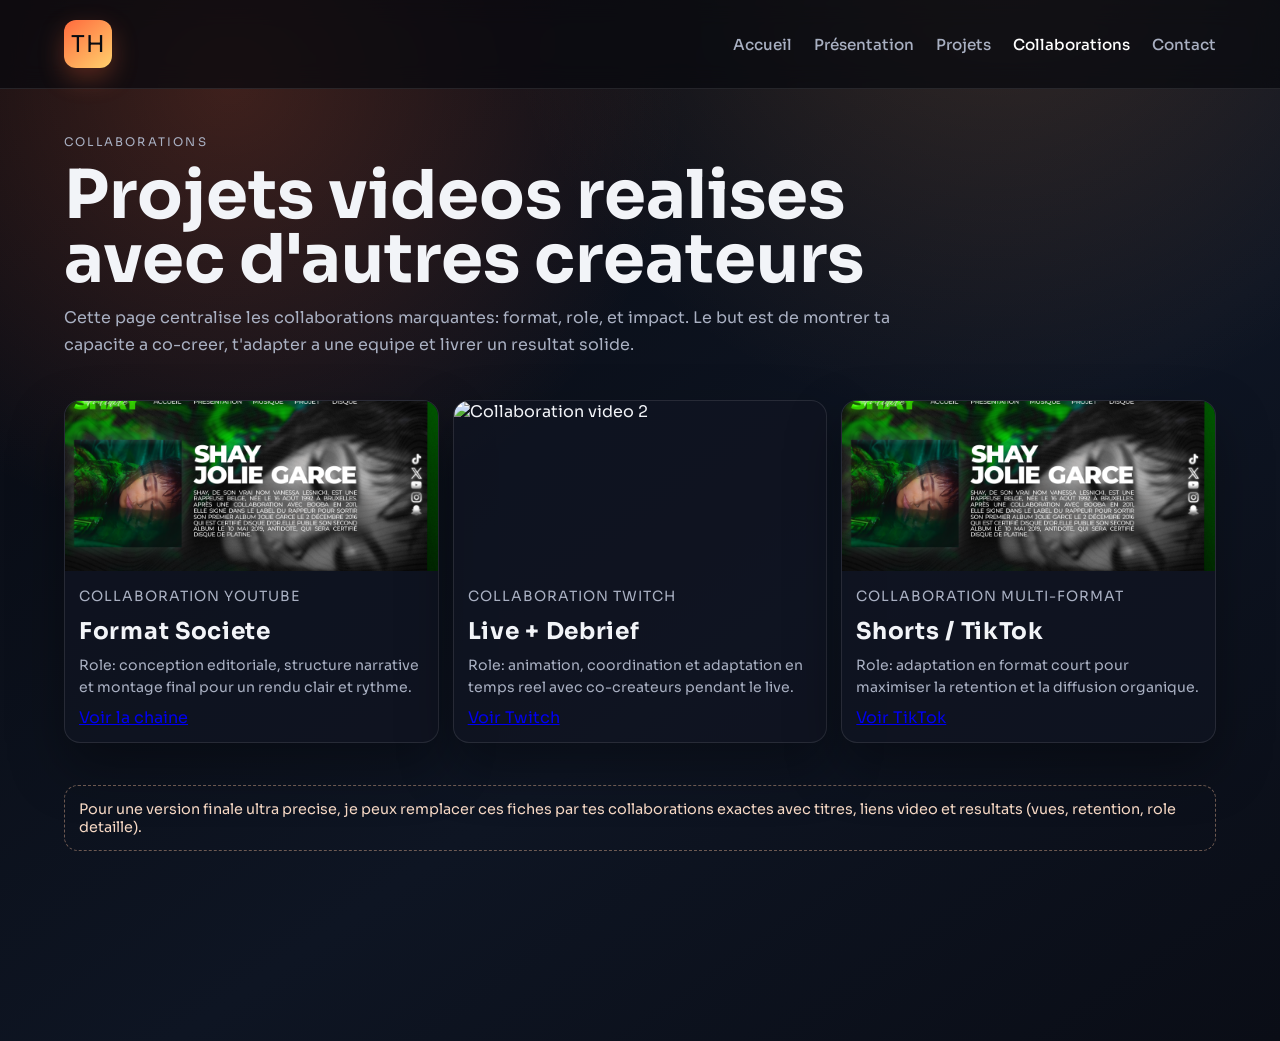
==== collaboration.html @ 30fee500 "Portfolio V3" ====
<!DOCTYPE html>
<html lang="fr">
<head>
  <meta charset="UTF-8">
  <meta name="viewport" content="width=device-width, initial-scale=1.0">
  <title>Thatan | Collaborations</title>
  <link rel="stylesheet" href="style.css">
  <link rel="stylesheet" href="https://cdnjs.cloudflare.com/ajax/libs/font-awesome/6.5.0/css/all.min.css">
</head>
<body class="projects-only">
  <div id="project-container">
    <header class="topbar">
      <div class="logo">TH</div>
      <nav class="nav">
        <a href="index.html">Accueil</a>
        <a href="presentation.html">Présentation</a>
        <a href="projets.html">Projets</a>
        <a class="active" href="collaboration.html">Collaborations</a>
        <a href="contact.html">Contact</a>
      </nav>
    </header>

    <main class="page">
      <section class="collab-hero" data-reveal>
        <p class="hero__kicker">Collaborations</p>
        <h1>Projets videos realises avec d'autres createurs</h1>
        <p>
          Cette page centralise les collaborations marquantes: format, role, et impact.
          Le but est de montrer ta capacite a co-creer, t'adapter a une equipe et livrer un resultat solide.
        </p>
      </section>

      <section class="collab-grid" data-reveal>
        <article class="collab-card">
          <img src="assets/images/Shay_antidote.png" alt="Collaboration video 1">
          <div class="collab-card__body">
            <p class="collab-tag">Collaboration YouTube</p>
            <h3>Format Societe</h3>
            <p>Role: conception editoriale, structure narrative et montage final pour un rendu clair et rythme.</p>
            <a href="https://www.youtube.com/@thatan" target="_blank" rel="noreferrer">Voir la chaine</a>
          </div>
        </article>

        <article class="collab-card">
          <img src="assets/images/PHOTO_PP.png" alt="Collaboration video 2">
          <div class="collab-card__body">
            <p class="collab-tag">Collaboration Twitch</p>
            <h3>Live + Debrief</h3>
            <p>Role: animation, coordination et adaptation en temps reel avec co-createurs pendant le live.</p>
            <a href="https://www.twitch.tv/im_thatan" target="_blank" rel="noreferrer">Voir Twitch</a>
          </div>
        </article>

        <article class="collab-card">
          <img src="assets/images/Shay_antidote.png" alt="Collaboration video 3">
          <div class="collab-card__body">
            <p class="collab-tag">Collaboration Multi-format</p>
            <h3>Shorts / TikTok</h3>
            <p>Role: adaptation en format court pour maximiser la retention et la diffusion organique.</p>
            <a href="https://www.tiktok.com/@thatan" target="_blank" rel="noreferrer">Voir TikTok</a>
          </div>
        </article>
      </section>

      <section class="collab-note" data-reveal>
        Pour une version finale ultra precise, je peux remplacer ces fiches par tes collaborations exactes
        avec titres, liens video et resultats (vues, retention, role detaille).
      </section>
    </main>
  </div>

  <script src="script.js"></script>
</body>
</html>
---- style.css ----
@import url("https://fonts.googleapis.com/css2?family=Bebas+Neue&family=Sora:wght@300;400;500;600;700&display=swap");

:root {
  --bg: #090b11;
  --bg-soft: #131826;
  --ink: #f2f4f8;
  --muted: #a9b0c2;
  --accent: #ff6a3d;
  --accent-soft: #ff8f59;
  --line: rgba(255, 255, 255, 0.1);
  --card: rgba(16, 20, 33, 0.76);
  --shadow: 0 24px 54px rgba(0, 0, 0, 0.35);
}

* {
  margin: 0;
  padding: 0;
  box-sizing: border-box;
}

body {
  font-family: "Sora", sans-serif;
  color: var(--ink);
  background:
    radial-gradient(circle at 18% 8%, rgba(255, 106, 61, 0.22), transparent 32%),
    radial-gradient(circle at 78% -8%, rgba(255, 164, 90, 0.18), transparent 34%),
    linear-gradient(145deg, #07090f, #0e1523 60%, #0a0d16);
  overflow: hidden;
}

body.doors-open,
body.projects-only {
  overflow: auto;
}

#project-container {
  position: relative;
  z-index: 0;
  pointer-events: none;
  min-height: 100vh;
  padding-bottom: 110px;
}

#project-container * {
  font-family: "Sora", sans-serif;
}

.doors-open #project-container,
.projects-only #project-container {
  pointer-events: auto;
}

.topbar {
  position: fixed;
  top: 0;
  left: 0;
  width: 100%;
  z-index: 20;
  display: flex;
  justify-content: space-between;
  align-items: center;
  padding: 20px 64px;
  backdrop-filter: blur(12px);
  background: rgba(7, 9, 15, 0.72);
  border-bottom: 1px solid var(--line);
}

.logo {
  width: 48px;
  height: 48px;
  border-radius: 12px;
  display: grid;
  place-items: center;
  font-family: "Bebas Neue", sans-serif;
  font-size: 1.45rem;
  letter-spacing: 1px;
  color: #090b11;
  background: linear-gradient(140deg, var(--accent), #ffd16d);
  box-shadow: 0 10px 26px rgba(255, 106, 61, 0.3);
}

.nav {
  display: flex;
  gap: 22px;
}

.nav a {
  text-decoration: none;
  color: var(--muted);
  font-size: 0.95rem;
  font-weight: 500;
  transition: color 0.25s ease;
}

.nav a:hover,
.nav a.active {
  color: #ffffff;
}

.page {
  padding: 132px 64px 80px;
  max-width: 1280px;
  margin: 0 auto;
  display: grid;
  gap: 42px;
}

.hero {
  position: relative;
  display: grid;
  grid-template-columns: 1.4fr 1fr;
  gap: 28px;
}

.hero__text {
  display: grid;
  gap: 14px;
}

.hero__kicker,
.video__kicker {
  text-transform: uppercase;
  letter-spacing: 2.2px;
  font-size: 0.74rem;
  color: #ffd8bf;
}

.hero h1 {
  font-family: "Bebas Neue", sans-serif;
  font-size: clamp(2.2rem, 6vw, 4.8rem);
  letter-spacing: 1.1px;
  line-height: 0.95;
  max-width: 16ch;
}

.hero__sub {
  color: var(--muted);
  font-size: 1rem;
  line-height: 1.65;
  max-width: 62ch;
}

.hero__actions {
  display: flex;
  flex-wrap: wrap;
  gap: 12px;
  margin-top: 8px;
}

.hero__metrics {
  display: grid;
  grid-template-columns: repeat(1, minmax(0, 1fr));
  gap: 12px;
}

.metric {
  border: 1px solid var(--line);
  background: var(--card);
  border-radius: 16px;
  padding: 18px;
  box-shadow: var(--shadow);
}

.metric__value {
  font-family: "Bebas Neue", sans-serif;
  font-size: 2rem;
  color: #ffd490;
  letter-spacing: 1px;
}

.metric__label {
  color: var(--muted);
  font-size: 0.86rem;
}

.metric__chart {
  width: 100%;
  height: 72px;
  display: block;
  margin-top: 8px;
}

.metric__trend {
  color: #c2c9d9;
  font-size: 0.74rem;
  letter-spacing: 0.25px;
}

.hero__glow {
  position: absolute;
  right: -8%;
  top: -28px;
  width: 280px;
  height: 280px;
  border-radius: 50%;
  background: radial-gradient(circle, rgba(255, 106, 61, 0.4), transparent 64%);
  filter: blur(10px);
  animation: pulse 4s ease-in-out infinite;
  z-index: -1;
}

.identity-strip {
  display: grid;
  grid-template-columns: repeat(3, minmax(0, 1fr));
  gap: 14px;
}

.identity-strip article {
  border: 1px solid var(--line);
  border-radius: 16px;
  padding: 18px;
  background: var(--card);
}

.identity-strip h3 {
  font-family: "Bebas Neue", sans-serif;
  font-size: 1.45rem;
  letter-spacing: 0.8px;
  margin-bottom: 4px;
}

.identity-strip p {
  color: var(--muted);
  line-height: 1.6;
  font-size: 0.9rem;
}

.video {
  display: grid;
  grid-template-columns: 1fr 1.18fr;
  gap: 20px;
  align-items: center;
}

.video__text h2 {
  font-family: "Bebas Neue", sans-serif;
  font-size: 2.35rem;
  letter-spacing: 1px;
  margin: 7px 0;
}

.video__text > p {
  color: var(--muted);
  line-height: 1.65;
  margin-bottom: 14px;
}

.video__highlights {
  margin-top: 18px;
  display: grid;
  gap: 10px;
}

.highlight {
  background: rgba(15, 18, 30, 0.86);
  border: 1px solid var(--line);
  border-radius: 14px;
  padding: 14px;
}

.highlight h3 {
  font-size: 1rem;
  margin-bottom: 5px;
}

.highlight p {
  color: var(--muted);
  font-size: 0.88rem;
  margin-bottom: 7px;
  line-height: 1.5;
}

.highlight a,
.card a {
  color: #ffc79d;
  text-decoration: none;
  font-size: 0.88rem;
  font-weight: 600;
}

.highlight a:hover,
.card a:hover {
  color: #ffdcbf;
}

.video__embed {
  position: relative;
  padding-top: 56.25%;
  overflow: hidden;
  border-radius: 18px;
  border: 1px solid var(--line);
  box-shadow: var(--shadow);
}

.video__embed iframe {
  position: absolute;
  inset: 0;
  width: 100%;
  height: 100%;
}

.cards-grid {
  display: grid;
  grid-template-columns: repeat(3, minmax(0, 1fr));
  gap: 14px;
}

.card {
  background: var(--card);
  border: 1px solid var(--line);
  border-radius: 16px;
  padding: 18px;
  box-shadow: var(--shadow);
}

.card h3 {
  font-family: "Bebas Neue", sans-serif;
  font-size: 1.6rem;
  letter-spacing: 0.8px;
  margin-bottom: 7px;
}

.card p {
  color: var(--muted);
  line-height: 1.62;
  font-size: 0.9rem;
  margin-bottom: 8px;
}

.card--media {
  padding: 0;
  overflow: hidden;
}

.card--media img {
  width: 100%;
  height: 160px;
  object-fit: cover;
  display: block;
}

.card--media div {
  padding: 14px 16px 16px;
}

.contact {
  border: 1px solid var(--line);
  background: linear-gradient(130deg, rgba(255, 106, 61, 0.18), rgba(255, 175, 110, 0.09));
  border-radius: 18px;
  padding: 24px;
}

.contact h2 {
  font-family: "Bebas Neue", sans-serif;
  font-size: 2rem;
  letter-spacing: 0.9px;
  margin-bottom: 8px;
}

.contact p {
  max-width: 70ch;
  color: #fae5d8;
  line-height: 1.65;
  margin-bottom: 15px;
}

.contact__actions {
  display: flex;
  flex-wrap: wrap;
  gap: 12px;
}

.btn {
  border: 0;
  text-decoration: none;
  display: inline-flex;
  align-items: center;
  justify-content: center;
  border-radius: 999px;
  min-height: 44px;
  padding: 10px 20px;
  font-weight: 600;
  font-size: 0.92rem;
  transition: transform 0.25s ease, box-shadow 0.25s ease;
  background: linear-gradient(130deg, var(--accent), var(--accent-soft));
  color: #140f0d;
}

.btn:hover {
  transform: translateY(-1px);
  box-shadow: 0 10px 22px rgba(255, 106, 61, 0.3);
}

.btn--ghost {
  background: transparent;
  color: #ffd9c2;
  border: 1px solid rgba(255, 181, 142, 0.42);
}

.btn--ghost:hover {
  box-shadow: none;
  border-color: rgba(255, 200, 168, 0.8);
}

/* Scene intro */
#scene {
  position: fixed;
  inset: 0;
  display: flex;
  transition: transform 1.6s ease-in-out;
  z-index: 28;
}

.panel {
  width: 50%;
  height: 100%;
  transition: transform 1.5s ease-in-out;
}

#panel-left {
  background: url("assets/images/PHOTO_PP.png") center / cover no-repeat;
}

#panel-right {
  background: linear-gradient(140deg, #101726, #231d1b 70%, #2f1712);
  color: white;
  display: flex;
  flex-direction: column;
  align-items: center;
  justify-content: center;
  text-align: center;
  gap: 10px;
  padding: 24px;
}

#panel-right h1 {
  font-family: "Bebas Neue", sans-serif;
  font-size: clamp(2.2rem, 5vw, 4rem);
  letter-spacing: 1.2px;
}

#panel-right p {
  color: #e7cad1;
  max-width: 34ch;
  line-height: 1.6;
}

#panel-right button {
  border: none;
  border-radius: 999px;
  padding: 12px 26px;
  cursor: pointer;
  font-weight: 700;
  background: linear-gradient(130deg, var(--accent), var(--accent-soft));
  color: #190f0b;
}

.socials {
  display: flex;
  flex-wrap: wrap;
  justify-content: center;
  gap: 12px;
  margin-top: 8px;
}

.socials a {
  color: inherit;
}

.socials i {
  width: 42px;
  height: 42px;
  border-radius: 50%;
  display: grid;
  place-items: center;
  background: rgba(255, 255, 255, 0.12);
  transition: transform 0.25s ease, background-color 0.25s ease;
}

.socials i:hover {
  transform: translateY(-4px);
  background: rgba(255, 255, 255, 0.25);
}

.doors-open #scene,
.projects-only #scene {
  pointer-events: none;
}

[data-reveal] {
  opacity: 0;
  transform: translateY(12px);
  transition: opacity 0.45s ease, transform 0.45s ease;
}

[data-reveal].is-visible {
  opacity: 1;
  transform: translateY(0);
}

@keyframes pulse {
  0%,
  100% {
    transform: scale(1);
  }

  50% {
    transform: scale(1.08);
  }
}

@media (max-width: 1080px) {
  .topbar {
    padding: 18px 24px;
  }

  .page {
    padding: 108px 24px 70px;
  }

  .hero,
  .video {
    grid-template-columns: 1fr;
  }

  .identity-strip,
  .cards-grid {
    grid-template-columns: repeat(2, minmax(0, 1fr));
  }
}

@media (max-width: 720px) {
  .nav {
    display: none;
  }

  .identity-strip,
  .cards-grid {
    grid-template-columns: 1fr;
  }

  #panel-left {
    display: none;
  }

  #panel-right {
    width: 100%;
  }
}

.contact-page {
  max-width: 1080px;
}

.contact-hero {
  display: grid;
  gap: 10px;
  max-width: 72ch;
}

.contact-hero h1 {
  font-family: "Bebas Neue", sans-serif;
  font-size: clamp(2.2rem, 6vw, 4rem);
  line-height: 0.95;
  letter-spacing: 1px;
}

.contact-hero p {
  color: var(--muted);
  line-height: 1.65;
}

.contact-priority {
  display: grid;
  grid-template-columns: 1.4fr 1fr 1fr;
  gap: 14px;
}

.priority-card {
  border: 1px solid var(--line);
  border-radius: 16px;
  background: var(--card);
  box-shadow: var(--shadow);
  padding: 18px;
  display: grid;
  gap: 10px;
}

.priority-card--main {
  background: linear-gradient(130deg, rgba(255, 106, 61, 0.26), rgba(255, 183, 125, 0.08));
}

.priority-label {
  font-size: 0.78rem;
  letter-spacing: 1px;
  text-transform: uppercase;
  color: #ffd8bf;
}

.priority-card h2 {
  font-family: "Bebas Neue", sans-serif;
  font-size: clamp(1.5rem, 4vw, 2.7rem);
  letter-spacing: 0.8px;
  overflow-wrap: anywhere;
}

.contact-links {
  display: grid;
  grid-template-columns: repeat(4, minmax(0, 1fr));
  gap: 12px;
}

.contact-link {
  text-decoration: none;
  color: #ffe0cc;
  border: 1px solid var(--line);
  border-radius: 14px;
  background: rgba(13, 17, 28, 0.82);
  min-height: 82px;
  display: inline-flex;
  align-items: center;
  justify-content: center;
  gap: 8px;
  font-weight: 600;
  transition: transform 0.25s ease, border-color 0.25s ease;
}

.contact-link i {
  font-size: 1.1rem;
}

.contact-link:hover {
  transform: translateY(-2px);
  border-color: rgba(255, 188, 150, 0.7);
}

.collab-hero {
  display: grid;
  gap: 12px;
  max-width: 74ch;
}

.collab-hero h1 {
  font-family: "Bebas Neue", sans-serif;
  font-size: clamp(2.2rem, 6vw, 4.2rem);
  line-height: 0.95;
}

.collab-hero p {
  color: var(--muted);
  line-height: 1.7;
}

.collab-grid {
  display: grid;
  grid-template-columns: repeat(3, minmax(0, 1fr));
  gap: 14px;
}

.collab-card {
  border: 1px solid var(--line);
  border-radius: 16px;
  background: var(--card);
  box-shadow: var(--shadow);
  overflow: hidden;
}

.collab-card img {
  width: 100%;
  height: 170px;
  object-fit: cover;
  display: block;
}

.collab-card__body {
  padding: 14px;
  display: grid;
  gap: 8px;
}

.collab-tag {
  font-size: 0.72rem;
  text-transform: uppercase;
  letter-spacing: 1px;
  color: #ffd2b8;
}

.collab-card h3 {
  font-family: "Bebas Neue", sans-serif;
  font-size: 1.45rem;
  letter-spacing: 0.7px;
}

.collab-card p {
  color: var(--muted);
  font-size: 0.88rem;
  line-height: 1.6;
}

.collab-note {
  border: 1px dashed rgba(255, 197, 160, 0.4);
  border-radius: 14px;
  padding: 14px;
  color: #f6d8c4;
  font-size: 0.9rem;
}

@media (max-width: 1080px) {
  .contact-priority {
    grid-template-columns: 1fr;
  }

  .contact-links {
    grid-template-columns: repeat(2, minmax(0, 1fr));
  }

  .collab-grid {
    grid-template-columns: repeat(2, minmax(0, 1fr));
  }
}

@media (max-width: 720px) {
  .contact-links {
    grid-template-columns: 1fr;
  }

  .collab-grid {
    grid-template-columns: 1fr;
  }
}
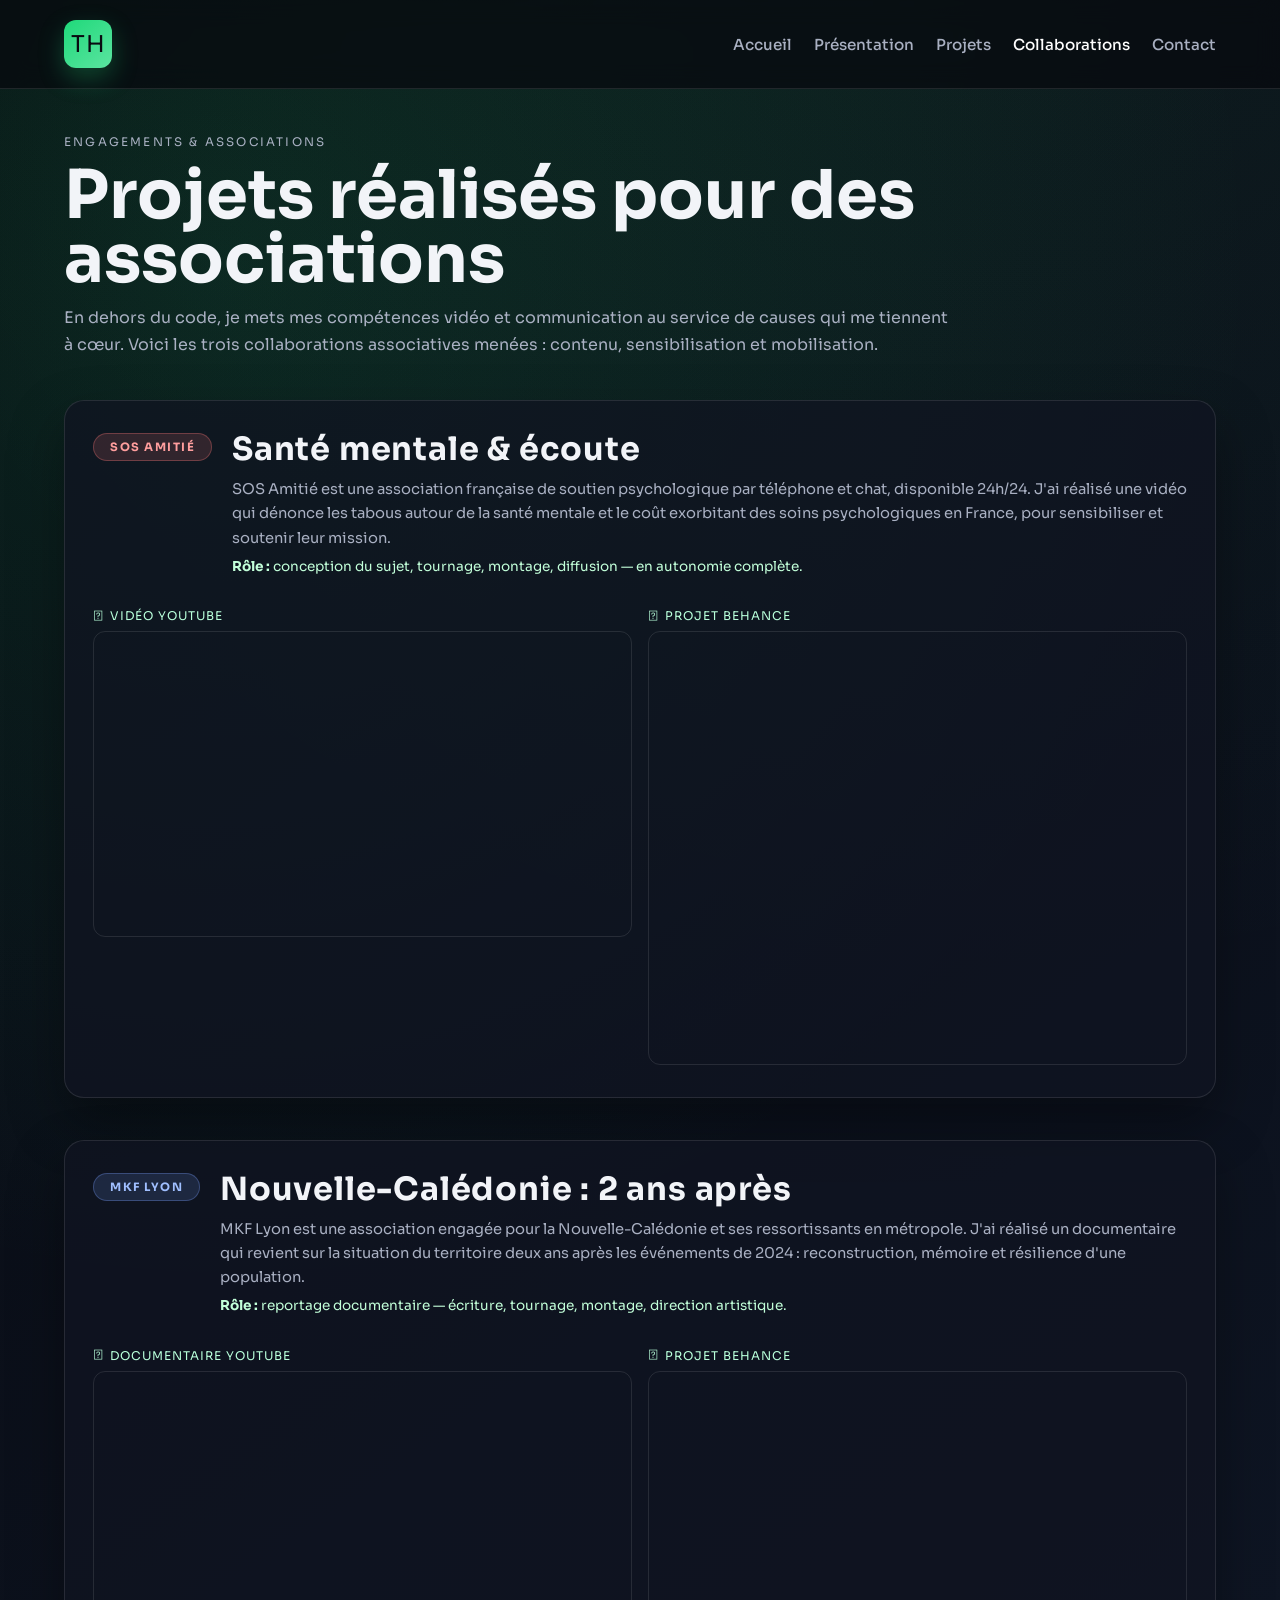
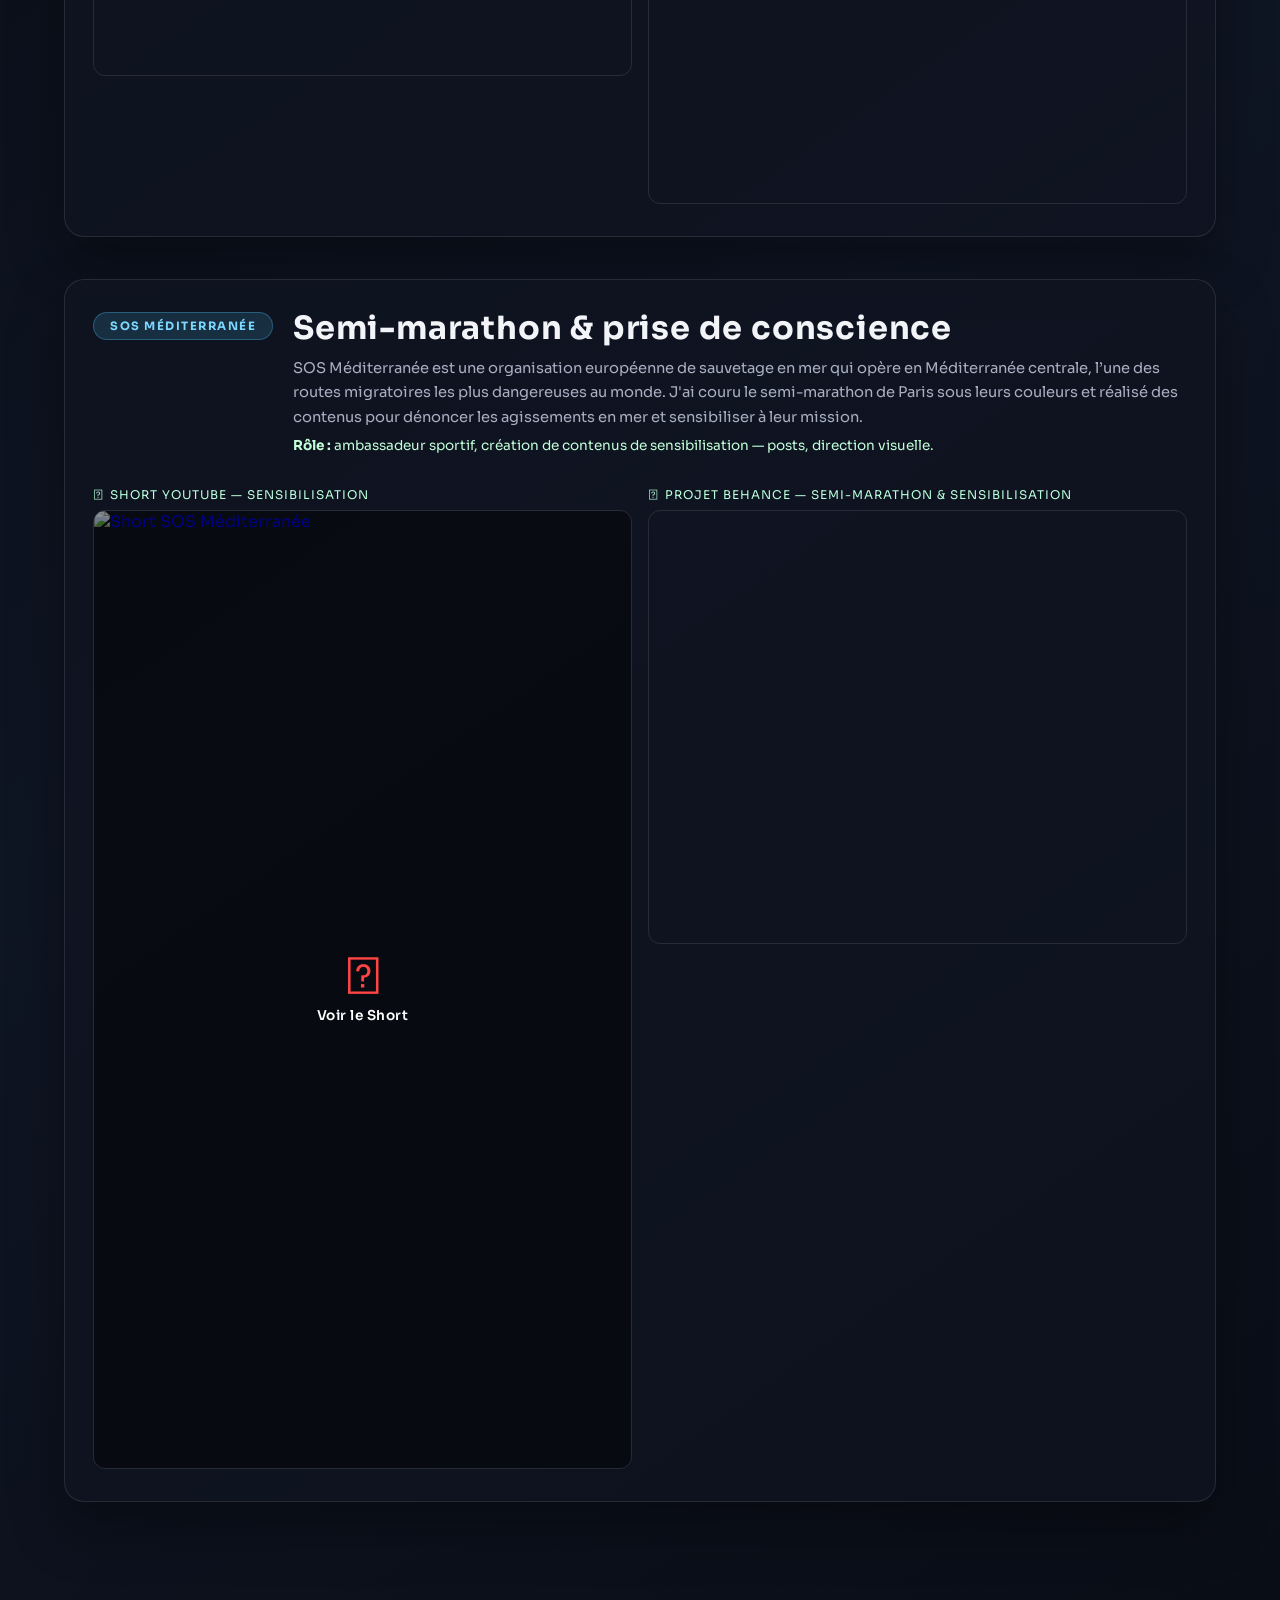
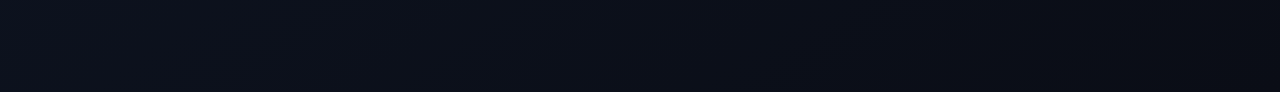
==== commit fc517764: "modification de la page présentation et collaboration" ====
--- a/collaboration.html
+++ b/collaboration.html
@@ -11,61 +11,111 @@
   <div id="project-container">
     <header class="topbar">
       <div class="logo">TH</div>
-      <nav class="nav">
+      <nav class="nav" id="main-nav">
         <a href="index.html">Accueil</a>
         <a href="presentation.html">Présentation</a>
         <a href="projets.html">Projets</a>
         <a class="active" href="collaboration.html">Collaborations</a>
         <a href="contact.html">Contact</a>
       </nav>
+      <button class="nav-toggle" id="nav-toggle" aria-label="Menu" aria-expanded="false">
+        <span></span><span></span><span></span>
+      </button>
     </header>
 
     <main class="page">
+
       <section class="collab-hero" data-reveal>
-        <p class="hero__kicker">Collaborations</p>
-        <h1>Projets videos realises avec d'autres createurs</h1>
+        <p class="hero__kicker">Engagements &amp; Associations</p>
+        <h1>Projets réalisés pour des associations</h1>
         <p>
-          Cette page centralise les collaborations marquantes: format, role, et impact.
-          Le but est de montrer ta capacite a co-creer, t'adapter a une equipe et livrer un resultat solide.
+          En dehors du code, je mets mes compétences vidéo et communication au service de causes qui me tiennent à cœur.
+          Voici les trois collaborations associatives menées : contenu, sensibilisation et mobilisation.
         </p>
       </section>
 
-      <section class="collab-grid" data-reveal>
-        <article class="collab-card">
-          <img src="assets/images/Shay_antidote.png" alt="Collaboration video 1">
-          <div class="collab-card__body">
-            <p class="collab-tag">Collaboration YouTube</p>
-            <h3>Format Societe</h3>
-            <p>Role: conception editoriale, structure narrative et montage final pour un rendu clair et rythme.</p>
-            <a href="https://www.youtube.com/@thatan" target="_blank" rel="noreferrer">Voir la chaine</a>
+      <!-- SOS AMITIÉ -->
+      <section class="assoc-section" data-reveal>
+        <div class="assoc-header">
+          <div class="assoc-badge assoc-badge--amitie">SOS AMITIÉ</div>
+          <div>
+            <h2>Santé mentale &amp; écoute</h2>
+            <p>SOS Amitié est une association française de soutien psychologique par téléphone et chat, disponible 24h/24. J'ai réalisé une vidéo qui dénonce les tabous autour de la santé mentale et le coût exorbitant des soins psychologiques en France, pour sensibiliser et soutenir leur mission.</p>
+            <p class="assoc-role"><strong>Rôle :</strong> conception du sujet, tournage, montage, diffusion &mdash; en autonomie complète.</p>
           </div>
-        </article>
-
-        <article class="collab-card">
-          <img src="assets/images/PHOTO_PP.png" alt="Collaboration video 2">
-          <div class="collab-card__body">
-            <p class="collab-tag">Collaboration Twitch</p>
-            <h3>Live + Debrief</h3>
-            <p>Role: animation, coordination et adaptation en temps reel avec co-createurs pendant le live.</p>
-            <a href="https://www.twitch.tv/im_thatan" target="_blank" rel="noreferrer">Voir Twitch</a>
+        </div>
+        <div class="assoc-media">
+          <div class="assoc-embed">
+            <p class="assoc-embed__label"><i class="fa-brands fa-youtube"></i> Vidéo YouTube</p>
+            <div class="embed-ratio">
+              <iframe src="https://www.youtube.com/embed/qXrIlaWMrbA?si=9U_bJEHzMPkeobbo" title="Vidéo SOS Amitié" frameborder="0" allow="accelerometer; autoplay; clipboard-write; encrypted-media; gyroscope; picture-in-picture; web-share" referrerpolicy="strict-origin-when-cross-origin" allowfullscreen></iframe>
+            </div>
           </div>
-        </article>
-
-        <article class="collab-card">
-          <img src="assets/images/Shay_antidote.png" alt="Collaboration video 3">
-          <div class="collab-card__body">
-            <p class="collab-tag">Collaboration Multi-format</p>
-            <h3>Shorts / TikTok</h3>
-            <p>Role: adaptation en format court pour maximiser la retention et la diffusion organique.</p>
-            <a href="https://www.tiktok.com/@thatan" target="_blank" rel="noreferrer">Voir TikTok</a>
+          <div class="assoc-embed">
+            <p class="assoc-embed__label"><i class="fa-brands fa-behance"></i> Projet Behance</p>
+            <div class="embed-ratio embed-ratio--behance">
+              <iframe src="https://www.behance.net/embed/project/245281487?ilo0=1" allowfullscreen lazyload frameborder="0" scrolling="no" allow="clipboard-write" referrerpolicy="strict-origin-when-cross-origin"></iframe>
+            </div>
           </div>
-        </article>
+        </div>
       </section>
 
-      <section class="collab-note" data-reveal>
-        Pour une version finale ultra precise, je peux remplacer ces fiches par tes collaborations exactes
-        avec titres, liens video et resultats (vues, retention, role detaille).
+      <!-- MKF LYON -->
+      <section class="assoc-section" data-reveal>
+        <div class="assoc-header">
+          <div class="assoc-badge assoc-badge--mkf">MKF LYON</div>
+          <div>
+            <h2>Nouvelle-Calédonie : 2 ans après</h2>
+            <p>MKF Lyon est une association engagée pour la Nouvelle-Calédonie et ses ressortissants en métropole. J'ai réalisé un documentaire qui revient sur la situation du territoire deux ans après les événements de 2024 : reconstruction, mémoire et résilience d'une population.</p>
+            <p class="assoc-role"><strong>Rôle :</strong> reportage documentaire &mdash; écriture, tournage, montage, direction artistique.</p>
+          </div>
+        </div>
+        <div class="assoc-media">
+          <div class="assoc-embed">
+            <p class="assoc-embed__label"><i class="fa-brands fa-youtube"></i> Documentaire YouTube</p>
+            <div class="embed-ratio">
+              <iframe src="https://www.youtube.com/embed/qdVbH6weUp4?si=5n0fZPzu5FYXYmNH" title="Documentaire Nouvelle-Calédonie" frameborder="0" allow="accelerometer; autoplay; clipboard-write; encrypted-media; gyroscope; picture-in-picture; web-share" referrerpolicy="strict-origin-when-cross-origin" allowfullscreen></iframe>
+            </div>
+          </div>
+          <div class="assoc-embed">
+            <p class="assoc-embed__label"><i class="fa-brands fa-behance"></i> Projet Behance</p>
+            <div class="embed-ratio embed-ratio--behance">
+              <iframe src="https://www.behance.net/embed/project/245213765?ilo0=1" allowfullscreen lazyload frameborder="0" scrolling="no" allow="clipboard-write" referrerpolicy="strict-origin-when-cross-origin"></iframe>
+            </div>
+          </div>
+        </div>
       </section>
+
+      <!-- SOS MÉDITERRANÉE -->
+      <section class="assoc-section" data-reveal>
+        <div class="assoc-header">
+          <div class="assoc-badge assoc-badge--med">SOS MÉDITERRANÉE</div>
+          <div>
+            <h2>Semi-marathon &amp; prise de conscience</h2>
+            <p>SOS Méditerranée est une organisation européenne de sauvetage en mer qui opère en Méditerranée centrale, l’une des routes migratoires les plus dangereuses au monde. J'ai couru le semi-marathon de Paris sous leurs couleurs et réalisé des contenus pour dénoncer les agissements en mer et sensibiliser à leur mission.</p>
+            <p class="assoc-role"><strong>Rôle :</strong> ambassadeur sportif, création de contenus de sensibilisation &mdash; posts, direction visuelle.</p>
+          </div>
+        </div>
+        <div class="assoc-media">
+          <div class="assoc-embed">
+            <p class="assoc-embed__label"><i class="fa-brands fa-youtube"></i> Short YouTube &mdash; Sensibilisation</p>
+            <a class="short-thumb" href="https://youtube.com/shorts/rV_MO-iBawg" target="_blank" rel="noreferrer">
+              <img src="https://img.youtube.com/vi/rV_MO-iBawg/hqdefault.jpg" alt="Short SOS Méditerranée">
+              <div class="short-thumb__overlay">
+                <i class="fa-brands fa-youtube"></i>
+                <span>Voir le Short</span>
+              </div>
+            </a>
+          </div>
+          <div class="assoc-embed">
+            <p class="assoc-embed__label"><i class="fa-brands fa-behance"></i> Projet Behance &mdash; Semi-marathon &amp; sensibilisation</p>
+            <div class="embed-ratio embed-ratio--behance">
+              <iframe src="https://www.behance.net/embed/project/245469113?ilo0=1" allowfullscreen lazyload frameborder="0" scrolling="no" allow="clipboard-write" referrerpolicy="strict-origin-when-cross-origin"></iframe>
+            </div>
+          </div>
+        </div>
+      </section>
+
     </main>
   </div>
 
--- a/style.css
+++ b/style.css
@@ -5,8 +5,8 @@
   --bg-soft: #131826;
   --ink: #f2f4f8;
   --muted: #a9b0c2;
-  --accent: #ff6a3d;
-  --accent-soft: #ff8f59;
+  --accent: #1fd97a;
+  --accent-soft: #47e897;
   --line: rgba(255, 255, 255, 0.1);
   --card: rgba(16, 20, 33, 0.76);
   --shadow: 0 24px 54px rgba(0, 0, 0, 0.35);
@@ -22,8 +22,8 @@
   font-family: "Sora", sans-serif;
   color: var(--ink);
   background:
-    radial-gradient(circle at 18% 8%, rgba(255, 106, 61, 0.22), transparent 32%),
-    radial-gradient(circle at 78% -8%, rgba(255, 164, 90, 0.18), transparent 34%),
+    radial-gradient(circle at 18% 8%, rgba(31, 217, 122, 0.13), transparent 32%),
+    radial-gradient(circle at 78% -8%, rgba(71, 232, 151, 0.08), transparent 34%),
     linear-gradient(145deg, #07090f, #0e1523 60%, #0a0d16);
   overflow: hidden;
 }
@@ -75,8 +75,8 @@
   font-size: 1.45rem;
   letter-spacing: 1px;
   color: #090b11;
-  background: linear-gradient(140deg, var(--accent), #ffd16d);
-  box-shadow: 0 10px 26px rgba(255, 106, 61, 0.3);
+  background: linear-gradient(140deg, var(--accent), #5be4a0);
+  box-shadow: 0 10px 26px rgba(31, 217, 122, 0.28);
 }
 
 .nav {
@@ -122,7 +122,7 @@
   text-transform: uppercase;
   letter-spacing: 2.2px;
   font-size: 0.74rem;
-  color: #ffd8bf;
+  color: #b8ffda;
 }
 
 .hero h1 {
@@ -164,7 +164,7 @@
 .metric__value {
   font-family: "Bebas Neue", sans-serif;
   font-size: 2rem;
-  color: #ffd490;
+  color: #7dffc5;
   letter-spacing: 1px;
 }
 
@@ -193,7 +193,7 @@
   width: 280px;
   height: 280px;
   border-radius: 50%;
-  background: radial-gradient(circle, rgba(255, 106, 61, 0.4), transparent 64%);
+  background: radial-gradient(circle, rgba(31, 217, 122, 0.35), transparent 64%);
   filter: blur(10px);
   animation: pulse 4s ease-in-out infinite;
   z-index: -1;
@@ -272,7 +272,7 @@
 
 .highlight a,
 .card a {
-  color: #ffc79d;
+  color: #7dffb5;
   text-decoration: none;
   font-size: 0.88rem;
   font-weight: 600;
@@ -280,7 +280,7 @@
 
 .highlight a:hover,
 .card a:hover {
-  color: #ffdcbf;
+  color: #b0ffd0;
 }
 
 .video__embed {
@@ -345,7 +345,7 @@
 
 .contact {
   border: 1px solid var(--line);
-  background: linear-gradient(130deg, rgba(255, 106, 61, 0.18), rgba(255, 175, 110, 0.09));
+  background: linear-gradient(130deg, rgba(31, 217, 122, 0.13), rgba(71, 232, 151, 0.05));
   border-radius: 18px;
   padding: 24px;
 }
@@ -359,7 +359,7 @@
 
 .contact p {
   max-width: 70ch;
-  color: #fae5d8;
+  color: #d8faeb;
   line-height: 1.65;
   margin-bottom: 15px;
 }
@@ -383,23 +383,23 @@
   font-size: 0.92rem;
   transition: transform 0.25s ease, box-shadow 0.25s ease;
   background: linear-gradient(130deg, var(--accent), var(--accent-soft));
-  color: #140f0d;
+  color: #071510;
 }
 
 .btn:hover {
   transform: translateY(-1px);
-  box-shadow: 0 10px 22px rgba(255, 106, 61, 0.3);
+  box-shadow: 0 10px 22px rgba(31, 217, 122, 0.28);
 }
 
 .btn--ghost {
   background: transparent;
-  color: #ffd9c2;
-  border: 1px solid rgba(255, 181, 142, 0.42);
+  color: #c2ffd9;
+  border: 1px solid rgba(142, 255, 181, 0.42);
 }
 
 .btn--ghost:hover {
   box-shadow: none;
-  border-color: rgba(255, 200, 168, 0.8);
+  border-color: rgba(168, 255, 200, 0.8);
 }
 
 /* Scene intro */
@@ -422,7 +422,7 @@
 }
 
 #panel-right {
-  background: linear-gradient(140deg, #101726, #231d1b 70%, #2f1712);
+  background: linear-gradient(140deg, #0d1a10, #0a1d12 70%, #071510);
   color: white;
   display: flex;
   flex-direction: column;
@@ -440,7 +440,7 @@
 }
 
 #panel-right p {
-  color: #e7cad1;
+  color: #c8e7d0;
   max-width: 34ch;
   line-height: 1.6;
 }
@@ -452,7 +452,7 @@
   cursor: pointer;
   font-weight: 700;
   background: linear-gradient(130deg, var(--accent), var(--accent-soft));
-  color: #190f0b;
+  color: #071510;
 }
 
 .socials {
@@ -465,6 +465,41 @@
 
 .socials a {
   color: inherit;
+  text-decoration: none;
+}
+
+/* Scroll / swipe hint */
+.scroll-hint {
+  display: flex;
+  flex-direction: column;
+  align-items: center;
+  gap: 4px;
+  margin-top: 20px;
+  color: rgba(200, 231, 208, 0.7);
+  font-size: 0.78rem;
+  letter-spacing: 0.5px;
+  animation: hintBob 2s ease-in-out infinite;
+  pointer-events: none;
+}
+
+.scroll-hint__desktop { display: flex; align-items: center; gap: 6px; }
+.scroll-hint__mobile  { display: none;  align-items: center; gap: 6px; }
+
+.scroll-hint__arrow {
+  font-size: 1.1rem;
+  opacity: 0.6;
+}
+
+@keyframes hintBob {
+  0%, 100% { transform: translateY(0); opacity: 0.7; }
+  50%       { transform: translateY(6px); opacity: 1; }
+}
+
+@media (hover: none) and (pointer: coarse) {
+  /* Touch device */
+  .scroll-hint__desktop { display: none; }
+  .scroll-hint__mobile  { display: flex; }
+  .scroll-hint__arrow { transform: rotate(180deg); }
 }
 
 .socials i {
@@ -509,6 +544,63 @@
   }
 }
 
+/* ── Hamburger ── */
+.nav-toggle {
+  display: none;
+  flex-direction: column;
+  justify-content: center;
+  gap: 5px;
+  width: 40px;
+  height: 40px;
+  background: transparent;
+  border: none;
+  cursor: pointer;
+  padding: 6px;
+  z-index: 30;
+}
+
+.nav-toggle span {
+  display: block;
+  width: 100%;
+  height: 2px;
+  background: var(--ink);
+  border-radius: 2px;
+  transition: transform 0.3s ease, opacity 0.3s ease;
+  transform-origin: center;
+}
+
+.nav-toggle.is-open span:nth-child(1) { transform: translateY(7px) rotate(45deg); }
+.nav-toggle.is-open span:nth-child(2) { opacity: 0; }
+.nav-toggle.is-open span:nth-child(3) { transform: translateY(-7px) rotate(-45deg); }
+
+/* Mobile nav overlay */
+.nav.is-open {
+  display: flex !important;
+  flex-direction: column;
+  position: fixed;
+  top: 0;
+  left: 0;
+  width: 100vw;
+  height: 100vh;
+  background: rgba(7, 9, 15, 0.97);
+  backdrop-filter: blur(16px);
+  justify-content: center;
+  align-items: center;
+  gap: 32px;
+  z-index: 25;
+}
+
+.nav.is-open a {
+  font-size: 1.6rem;
+  font-weight: 700;
+  color: var(--ink);
+  opacity: 1;
+}
+
+.nav.is-open a.active {
+  color: var(--accent);
+}
+
 @media (max-width: 1080px) {
   .topbar {
     padding: 18px 24px;
@@ -532,6 +624,10 @@
 @media (max-width: 720px) {
   .nav {
     display: none;
+  }
+
+  .nav-toggle {
+    display: flex;
   }
 
   .identity-strip,
@@ -587,14 +683,14 @@
 }
 
 .priority-card--main {
-  background: linear-gradient(130deg, rgba(255, 106, 61, 0.26), rgba(255, 183, 125, 0.08));
+  background: linear-gradient(130deg, rgba(31, 217, 122, 0.18), rgba(71, 232, 151, 0.05));
 }
 
 .priority-label {
   font-size: 0.78rem;
   letter-spacing: 1px;
   text-transform: uppercase;
-  color: #ffd8bf;
+  color: #b8ffda;
 }
 
 .priority-card h2 {
@@ -612,7 +708,7 @@
 
 .contact-link {
   text-decoration: none;
-  color: #ffe0cc;
+  color: #c2ffe0;
   border: 1px solid var(--line);
   border-radius: 14px;
   background: rgba(13, 17, 28, 0.82);
@@ -631,7 +727,7 @@
 
 .contact-link:hover {
   transform: translateY(-2px);
-  border-color: rgba(255, 188, 150, 0.7);
+  border-color: rgba(142, 255, 188, 0.7);
 }
 
 .collab-hero {
@@ -682,7 +778,7 @@
   font-size: 0.72rem;
   text-transform: uppercase;
   letter-spacing: 1px;
-  color: #ffd2b8;
+  color: #b8ffd2;
 }
 
 .collab-card h3 {
@@ -698,11 +794,295 @@
 }
 
 .collab-note {
-  border: 1px dashed rgba(255, 197, 160, 0.4);
+  border: 1px dashed rgba(160, 255, 197, 0.4);
   border-radius: 14px;
   padding: 14px;
-  color: #f6d8c4;
+  color: #c4f6d8;
   font-size: 0.9rem;
+}
+
+/* ── Association sections ──────────────────────────────────── */
+.assoc-section {
+  display: grid;
+  gap: 24px;
+  border: 1px solid var(--line);
+  border-radius: 20px;
+  background: var(--card);
+  padding: 28px 28px 32px;
+  box-shadow: var(--shadow);
+}
+
+.assoc-header {
+  display: grid;
+  grid-template-columns: auto 1fr;
+  gap: 20px;
+  align-items: start;
+}
+
+.assoc-badge {
+  padding: 6px 16px;
+  border-radius: 999px;
+  font-size: 0.72rem;
+  font-weight: 700;
+  letter-spacing: 1.5px;
+  text-transform: uppercase;
+  white-space: nowrap;
+  align-self: start;
+  margin-top: 4px;
+}
+
+.assoc-badge--amitie {
+  background: rgba(255, 120, 120, 0.15);
+  color: #ff9e9e;
+  border: 1px solid rgba(255, 120, 120, 0.3);
+}
+
+.assoc-badge--mkf {
+  background: rgba(120, 160, 255, 0.15);
+  color: #a0bfff;
+  border: 1px solid rgba(120, 160, 255, 0.3);
+}
+
+.assoc-badge--med {
+  background: rgba(80, 200, 255, 0.15);
+  color: #7dd8ff;
+  border: 1px solid rgba(80, 200, 255, 0.3);
+}
+
+.assoc-header h2 {
+  font-family: "Bebas Neue", sans-serif;
+  font-size: clamp(1.4rem, 3vw, 2rem);
+  letter-spacing: 0.8px;
+  margin-bottom: 8px;
+}
+
+.assoc-header p {
+  color: var(--muted);
+  font-size: 0.92rem;
+  line-height: 1.65;
+  margin-bottom: 6px;
+}
+
+.assoc-role {
+  color: #c2ffd9 !important;
+  font-size: 0.85rem !important;
+}
+
+.assoc-media {
+  display: grid;
+  grid-template-columns: 1fr 1fr;
+  gap: 16px;
+  align-items: start;
+}
+
+.assoc-media--single {
+  grid-template-columns: 1fr;
+  max-width: 600px;
+}
+
+.assoc-embed {
+  display: flex;
+  flex-direction: column;
+  gap: 8px;
+}
+
+.assoc-embed__label {
+  font-size: 0.75rem;
+  text-transform: uppercase;
+  letter-spacing: 1px;
+  color: #b8ffda;
+  display: flex;
+  align-items: center;
+  gap: 6px;
+}
+
+.embed-ratio {
+  position: relative;
+  padding-top: 56.25%;
+  border-radius: 12px;
+  overflow: hidden;
+  border: 1px solid var(--line);
+}
+
+.embed-ratio--behance {
+  padding-top: 80%;
+}
+
+.embed-ratio--short {
+  padding-top: 177.78%; /* 9:16 vertical */
+  max-width: 320px;
+}
+
+/* Short thumbnail card */
+.short-thumb {
+  display: block;
+  position: relative;
+  border-radius: 12px;
+  overflow: hidden;
+  border: 1px solid var(--line);
+  aspect-ratio: 9 / 16;
+  width: 100%;
+  text-decoration: none;
+}
+
+.short-thumb img {
+  width: 100%;
+  height: 100%;
+  object-fit: cover;
+  display: block;
+  transition: transform 0.3s ease;
+}
+
+.short-thumb:hover img {
+  transform: scale(1.04);
+}
+
+.short-thumb__overlay {
+  position: absolute;
+  inset: 0;
+  display: flex;
+  flex-direction: column;
+  align-items: center;
+  justify-content: center;
+  gap: 8px;
+  background: rgba(0, 0, 0, 0.45);
+  color: #fff;
+  transition: background 0.3s ease;
+}
+
+.short-thumb:hover .short-thumb__overlay {
+  background: rgba(0, 0, 0, 0.6);
+}
+
+.short-thumb__overlay .fa-youtube {
+  font-size: 2.8rem;
+  color: #ff4444;
+}
+
+.short-thumb__overlay span {
+  font-size: 0.85rem;
+  font-weight: 600;
+  letter-spacing: 0.5px;
+}
+
+.embed-ratio iframe {
+  position: absolute;
+  inset: 0;
+  width: 100%;
+  height: 100%;
+}
+
+@media (max-width: 720px) {
+  .assoc-header {
+    grid-template-columns: 1fr;
+  }
+  .assoc-media {
+    grid-template-columns: 1fr;
+  }
+}
+
+.cv-cta {
+  margin-top: 4px;
+}
+
+.cv-cta__inner {
+  border: 1px solid rgba(31, 217, 122, 0.25);
+  border-radius: 18px;
+  background: linear-gradient(130deg, rgba(31, 217, 122, 0.1), rgba(71, 232, 151, 0.03));
+  padding: 28px 32px;
+  display: flex;
+  align-items: center;
+  justify-content: space-between;
+  gap: 24px;
+  flex-wrap: wrap;
+}
+
+.cv-cta__inner h2 {
+  font-family: 'Bebas Neue', sans-serif;
+  font-size: clamp(1.6rem, 4vw, 2.4rem);
+  letter-spacing: 0.8px;
+  margin-bottom: 4px;
+}
+
+.cv-cta__inner p {
+  color: var(--muted);
+  font-size: 0.92rem;
+  line-height: 1.6;
+  max-width: 60ch;
+  margin: 0;
+}
+
+/* ── Behance embed section ───────────────────────────────────── */
+.behance-embed {
+  padding: 80px var(--side);
+  display: flex;
+  flex-direction: column;
+  gap: 1.2rem;
+}
+
+.behance-embed h2 {
+  font-family: 'Bebas Neue', sans-serif;
+  font-size: clamp(2rem, 5vw, 3.2rem);
+  color: var(--ink);
+  letter-spacing: 0.02em;
+}
+
+.behance-embed__grid {
+  display: grid;
+  grid-template-columns: repeat(3, minmax(0, 404px));
+  gap: 1.5rem;
+  width: 100%;
+}
+
+.behance-embed__frame {
+  background: var(--card);
+  border: 1px solid var(--line);
+  border-radius: 16px;
+  overflow: hidden;
+  width: 100%;
+  height: 316px;
+}
+
+.behance-embed__frame iframe {
+  display: block;
+  /* légèrement plus large pour clipper la scrollbar native */
+  width: calc(100% + 18px);
+  height: 100%;
+  margin-right: -18px;
+}
+
+.behance-embed__cta {
+  display: flex;
+  align-items: center;
+  gap: 0.6rem;
+  align-self: flex-start;
+  margin-top: 0.4rem;
+  padding: 0.75rem 1.6rem;
+  background: var(--accent);
+  color: #fff;
+  font-family: 'Sora', sans-serif;
+  font-size: 0.95rem;
+  font-weight: 600;
+  border-radius: 999px;
+  text-decoration: none;
+  transition: background 0.2s, transform 0.15s;
+}
+
+.behance-embed__cta:hover {
+  background: var(--accent-soft);
+  transform: translateY(-2px);
+}
+
+@media (max-width: 1080px) {
+  .behance-embed__grid {
+    grid-template-columns: repeat(2, minmax(0, 1fr));
+  }
+}
+
+@media (max-width: 720px) {
+  .behance-embed__grid {
+    grid-template-columns: 1fr;
+  }
 }
 
 @media (max-width: 1080px) {
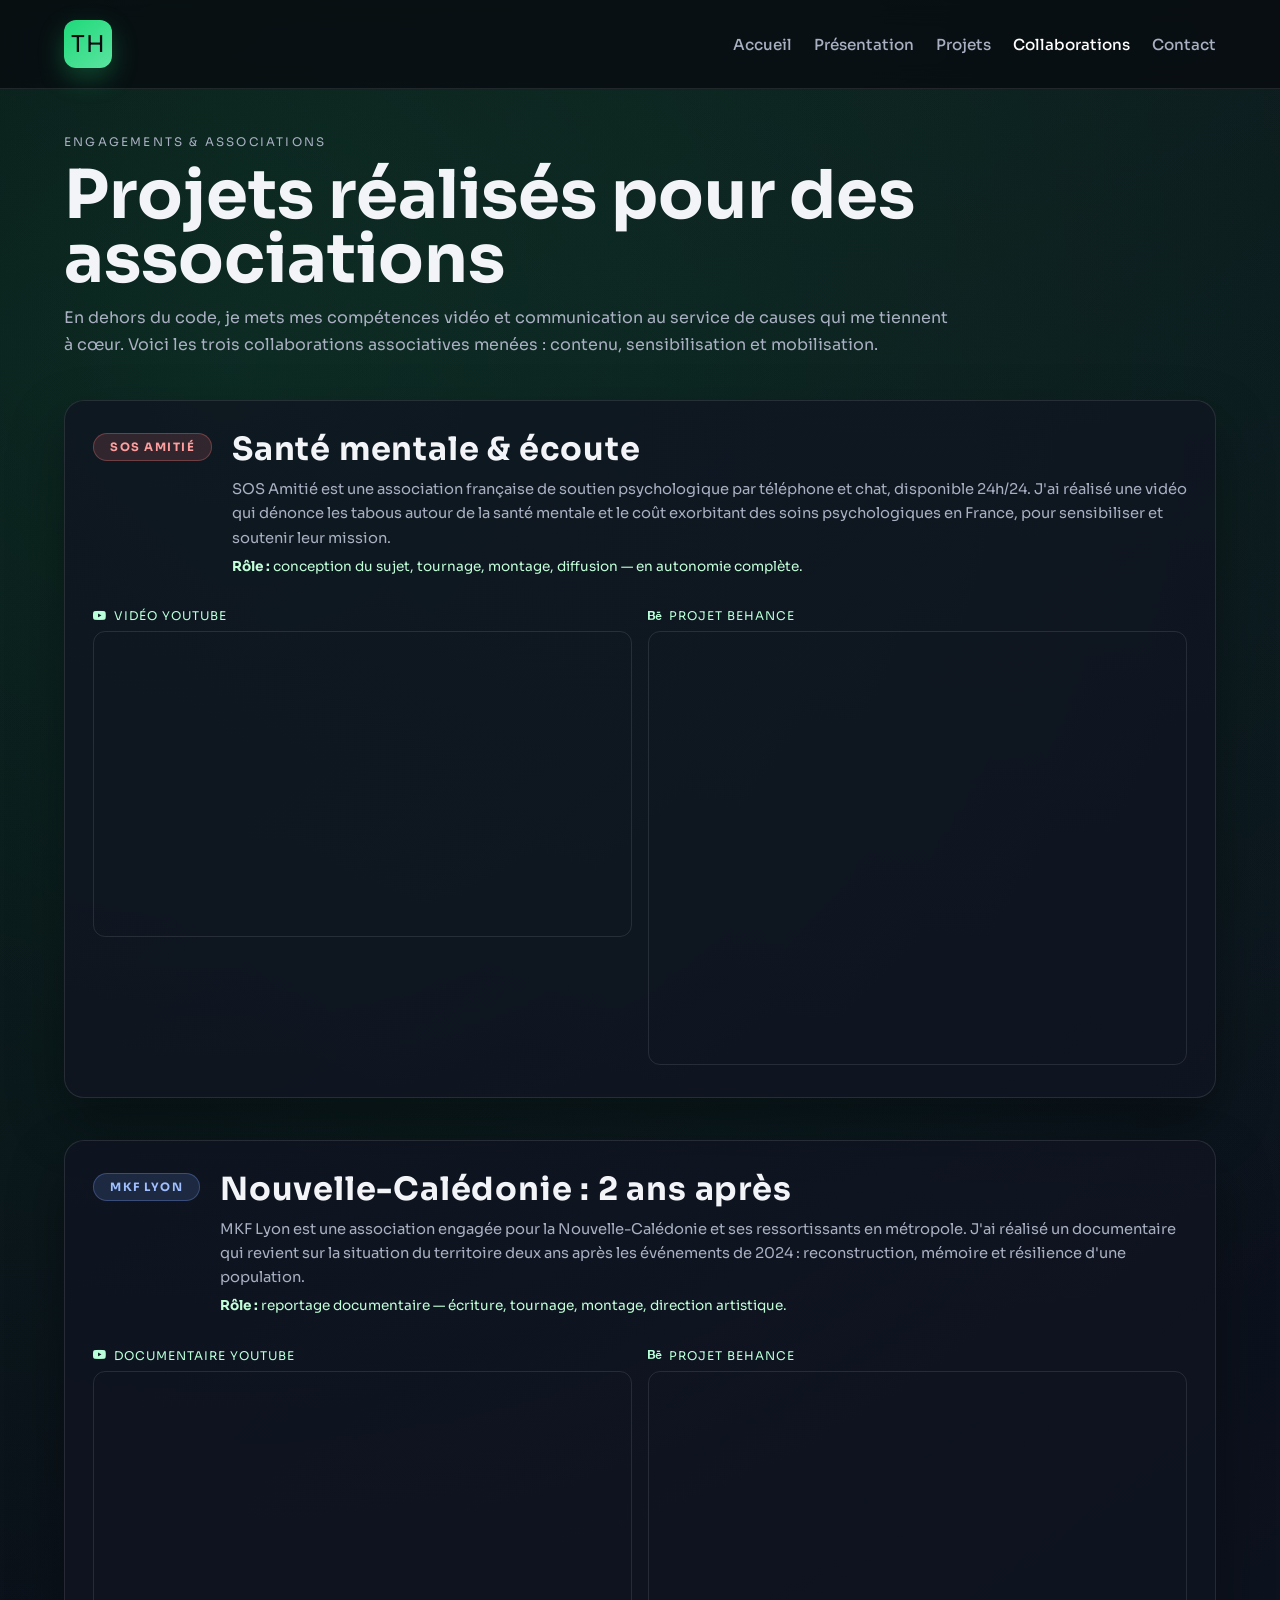
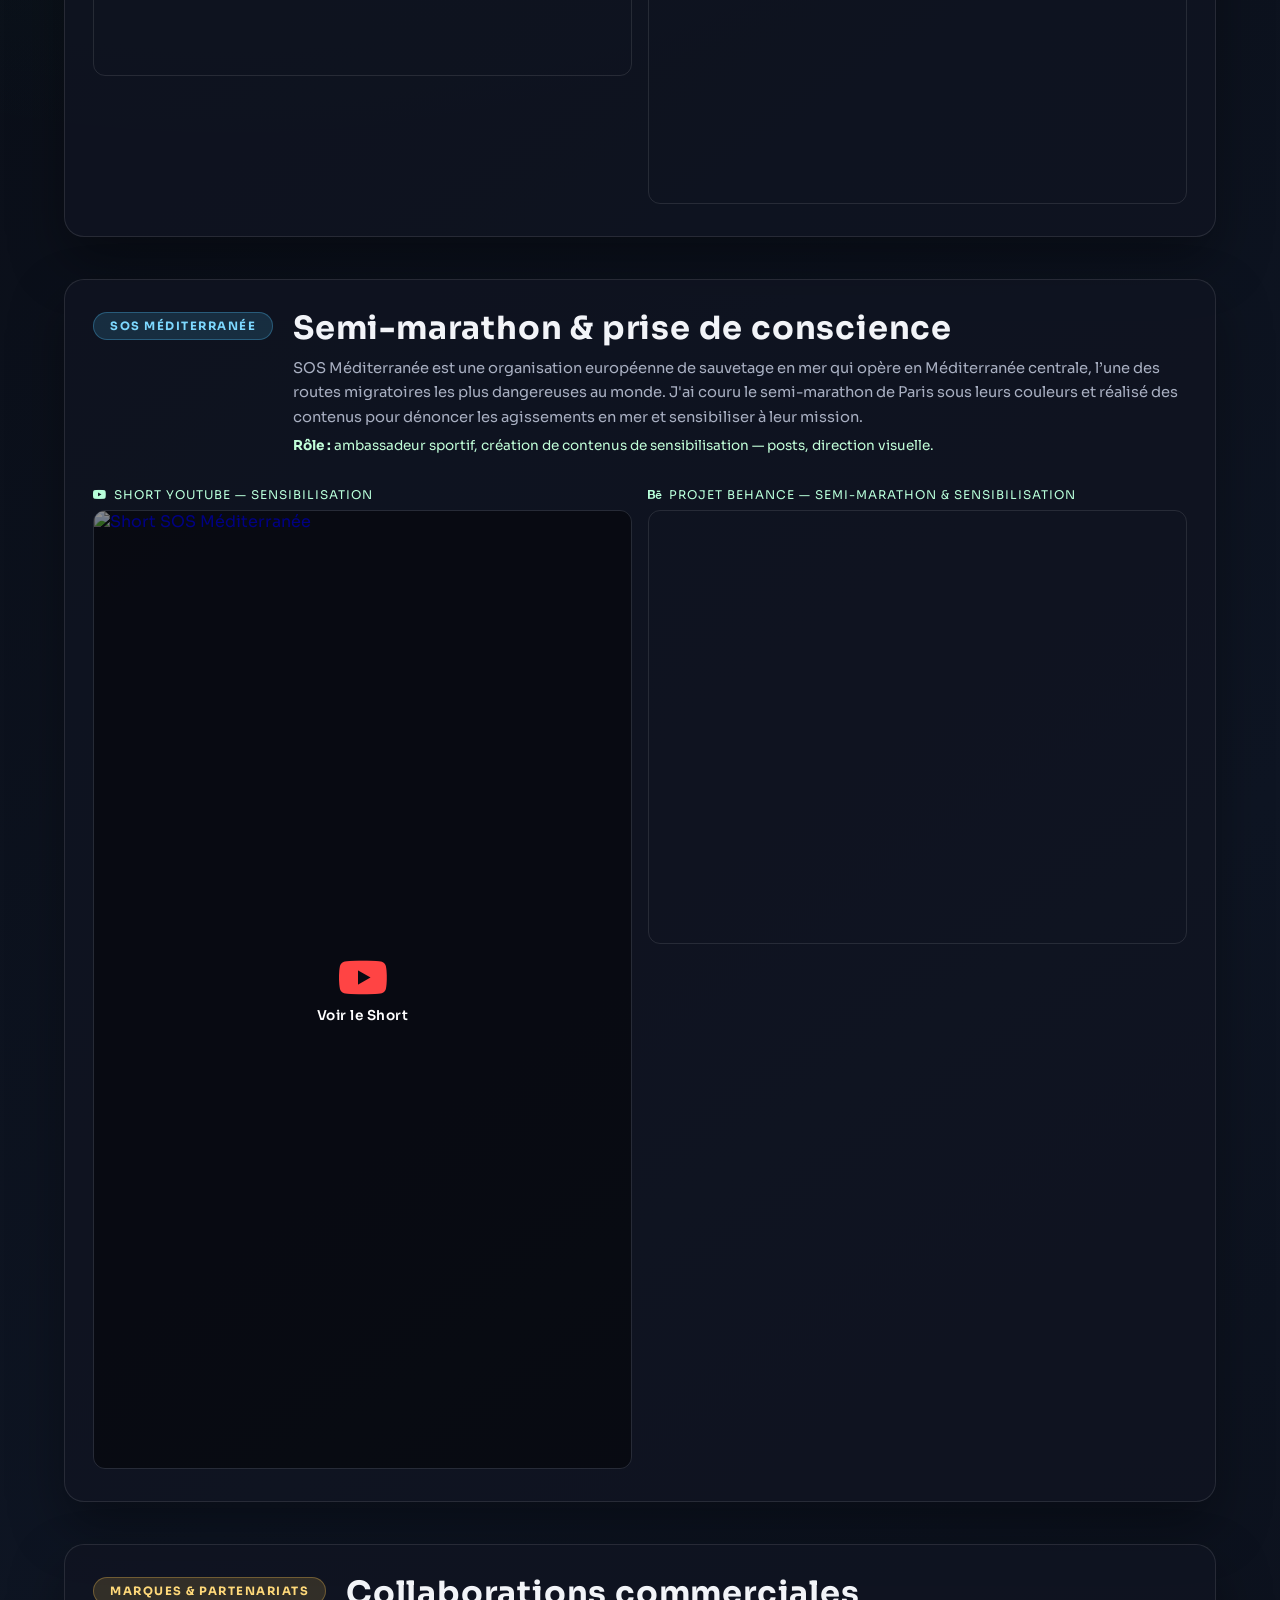
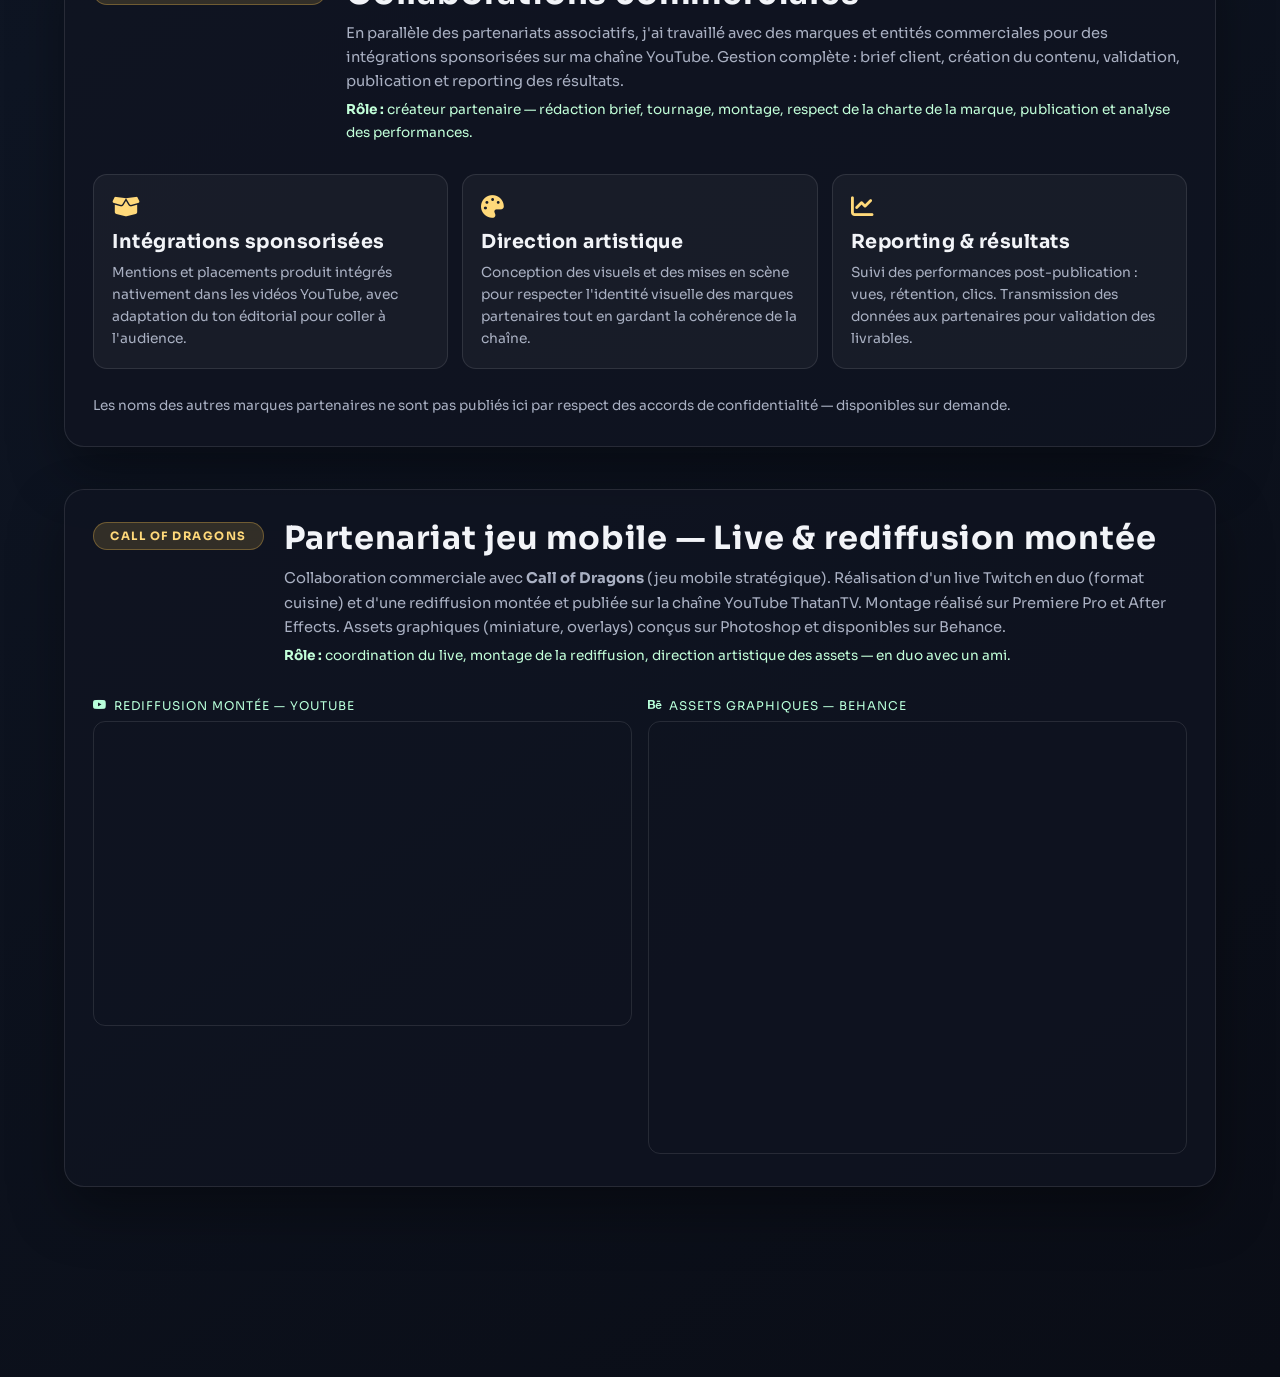
==== commit ba5b3d76: "Ajout d'éléments dans la page collaboration, contact (réparation des logos) et ajout dans la page pr" ====
--- a/collaboration.html
+++ b/collaboration.html
@@ -116,6 +116,62 @@
         </div>
       </section>
 
+      <!-- COLLABORATIONS MARQUES -->
+      <section class="assoc-section" data-reveal>
+        <div class="assoc-header">
+          <div class="assoc-badge assoc-badge--brand">MARQUES &amp; PARTENARIATS</div>
+          <div>
+            <h2>Collaborations commerciales</h2>
+            <p>En parallèle des partenariats associatifs, j'ai travaillé avec des marques et entités commerciales pour des intégrations sponsorisées sur ma chaîne YouTube. Gestion complète : brief client, création du contenu, validation, publication et reporting des résultats.</p>
+            <p class="assoc-role"><strong>Rôle :</strong> créateur partenaire &mdash; rédaction brief, tournage, montage, respect de la charte de la marque, publication et analyse des performances.</p>
+          </div>
+        </div>
+        <div class="brand-grid">
+          <div class="brand-card">
+            <div class="brand-card__icon"><i class="fa-solid fa-box-open"></i></div>
+            <h3>Intégrations sponsorisées</h3>
+            <p>Mentions et placements produit intégrés nativement dans les vidéos YouTube, avec adaptation du ton éditorial pour coller à l'audience.</p>
+          </div>
+          <div class="brand-card">
+            <div class="brand-card__icon"><i class="fa-solid fa-palette"></i></div>
+            <h3>Direction artistique</h3>
+            <p>Conception des visuels et des mises en scène pour respecter l'identité visuelle des marques partenaires tout en gardant la cohérence de la chaîne.</p>
+          </div>
+          <div class="brand-card">
+            <div class="brand-card__icon"><i class="fa-solid fa-chart-line"></i></div>
+            <h3>Reporting &amp; résultats</h3>
+            <p>Suivi des performances post-publication : vues, rétention, clics. Transmission des données aux partenaires pour validation des livrables.</p>
+          </div>
+        </div>
+        <p style="color:var(--muted); font-size:0.85rem; margin-top:4px;">Les noms des autres marques partenaires ne sont pas publiés ici par respect des accords de confidentialité &mdash; disponibles sur demande.</p>
+      </section>
+
+      <!-- CALL OF DRAGONS -->
+      <section class="assoc-section" data-reveal>
+        <div class="assoc-header">
+          <div class="assoc-badge assoc-badge--brand">CALL OF DRAGONS</div>
+          <div>
+            <h2>Partenariat jeu mobile &mdash; Live &amp; rediffusion montée</h2>
+            <p>Collaboration commerciale avec <strong>Call of Dragons</strong> (jeu mobile stratégique). Réalisation d'un live Twitch en duo (format cuisine) et d'une rediffusion montée et publiée sur la chaîne YouTube ThatanTV. Montage réalisé sur Premiere Pro et After Effects. Assets graphiques (miniature, overlays) conçus sur Photoshop et disponibles sur Behance.</p>
+            <p class="assoc-role"><strong>Rôle :</strong> coordination du live, montage de la rediffusion, direction artistique des assets &mdash; en duo avec un ami.</p>
+          </div>
+        </div>
+        <div class="assoc-media">
+          <div class="assoc-embed">
+            <p class="assoc-embed__label"><i class="fa-brands fa-youtube"></i> Rediffusion montée &mdash; YouTube</p>
+            <div class="embed-ratio">
+              <iframe src="https://www.youtube.com/embed/AuZvhHa-qdE?si=-g1pdyt9o21HTem5" title="Call of Dragons — Live rediffusion" frameborder="0" allow="accelerometer; autoplay; clipboard-write; encrypted-media; gyroscope; picture-in-picture; web-share" referrerpolicy="strict-origin-when-cross-origin" allowfullscreen></iframe>
+            </div>
+          </div>
+          <div class="assoc-embed">
+            <p class="assoc-embed__label"><i class="fa-brands fa-behance"></i> Assets graphiques &mdash; Behance</p>
+            <div class="embed-ratio embed-ratio--behance">
+              <iframe src="https://www.behance.net/embed/project/245216475?ilo0=1" allowfullscreen lazyload frameborder="0" scrolling="no" allow="clipboard-write" referrerpolicy="strict-origin-when-cross-origin"></iframe>
+            </div>
+          </div>
+        </div>
+      </section>
+
     </main>
   </div>
 
--- a/style.css
+++ b/style.css
@@ -41,7 +41,7 @@
   padding-bottom: 110px;
 }
 
-#project-container * {
+#project-container *:not([class*="fa-"]):not(.fas):not(.far):not(.fab) {
   font-family: "Sora", sans-serif;
 }
 
@@ -466,6 +466,20 @@
 .socials a {
   color: inherit;
   text-decoration: none;
+  width: 42px;
+  height: 42px;
+  border-radius: 50%;
+  display: flex;
+  align-items: center;
+  justify-content: center;
+  background: rgba(255, 255, 255, 0.12);
+  font-size: 1rem;
+  transition: transform 0.25s ease, background-color 0.25s ease;
+}
+
+.socials a:hover {
+  transform: translateY(-4px);
+  background: rgba(255, 255, 255, 0.25);
 }
 
 /* Scroll / swipe hint */
@@ -503,18 +517,8 @@
 }
 
 .socials i {
-  width: 42px;
-  height: 42px;
-  border-radius: 50%;
-  display: grid;
-  place-items: center;
-  background: rgba(255, 255, 255, 0.12);
-  transition: transform 0.25s ease, background-color 0.25s ease;
-}
-
-.socials i:hover {
-  transform: translateY(-4px);
-  background: rgba(255, 255, 255, 0.25);
+  display: inline;
+  line-height: 1;
 }
 
 .doors-open #scene,
@@ -695,9 +699,81 @@
 
 .priority-card h2 {
   font-family: "Bebas Neue", sans-serif;
-  font-size: clamp(1.5rem, 4vw, 2.7rem);
-  letter-spacing: 0.8px;
-  overflow-wrap: anywhere;
+  font-size: clamp(1rem, 1.6vw, 1.55rem);
+  letter-spacing: 0.6px;
+  white-space: nowrap;
+}
+
+/* Email row with copy button */
+.email-row {
+  display: flex;
+  align-items: center;
+  gap: 10px;
+}
+
+.copy-btn {
+  flex-shrink: 0;
+  background: transparent;
+  border: 1px solid rgba(255,255,255,0.15);
+  border-radius: 8px;
+  color: var(--muted);
+  width: 32px;
+  height: 32px;
+  display: grid;
+  place-items: center;
+  cursor: pointer;
+  font-size: 0.9rem;
+  transition: color 0.2s, border-color 0.2s;
+}
+
+.copy-btn:hover {
+  color: var(--accent);
+  border-color: var(--accent);
+}
+
+/* Brand collaborations grid */
+.assoc-badge--brand {
+  background: rgba(255, 200, 80, 0.15);
+  color: #ffd97a;
+  border: 1px solid rgba(255, 200, 80, 0.3);
+}
+
+.brand-grid {
+  display: grid;
+  grid-template-columns: repeat(3, 1fr);
+  gap: 14px;
+}
+
+.brand-card {
+  background: rgba(255,255,255,0.04);
+  border: 1px solid var(--line);
+  border-radius: 14px;
+  padding: 18px;
+  display: grid;
+  gap: 8px;
+}
+
+.brand-card__icon {
+  font-size: 1.4rem;
+  color: #ffd97a;
+}
+
+.brand-card h3 {
+  font-family: "Bebas Neue", sans-serif;
+  font-size: 1.2rem;
+  letter-spacing: 0.5px;
+}
+
+.brand-card p {
+  color: var(--muted);
+  font-size: 0.86rem;
+  line-height: 1.6;
+}
+
+@media (max-width: 720px) {
+  .brand-grid {
+    grid-template-columns: 1fr;
+  }
 }
 
 .contact-links {
